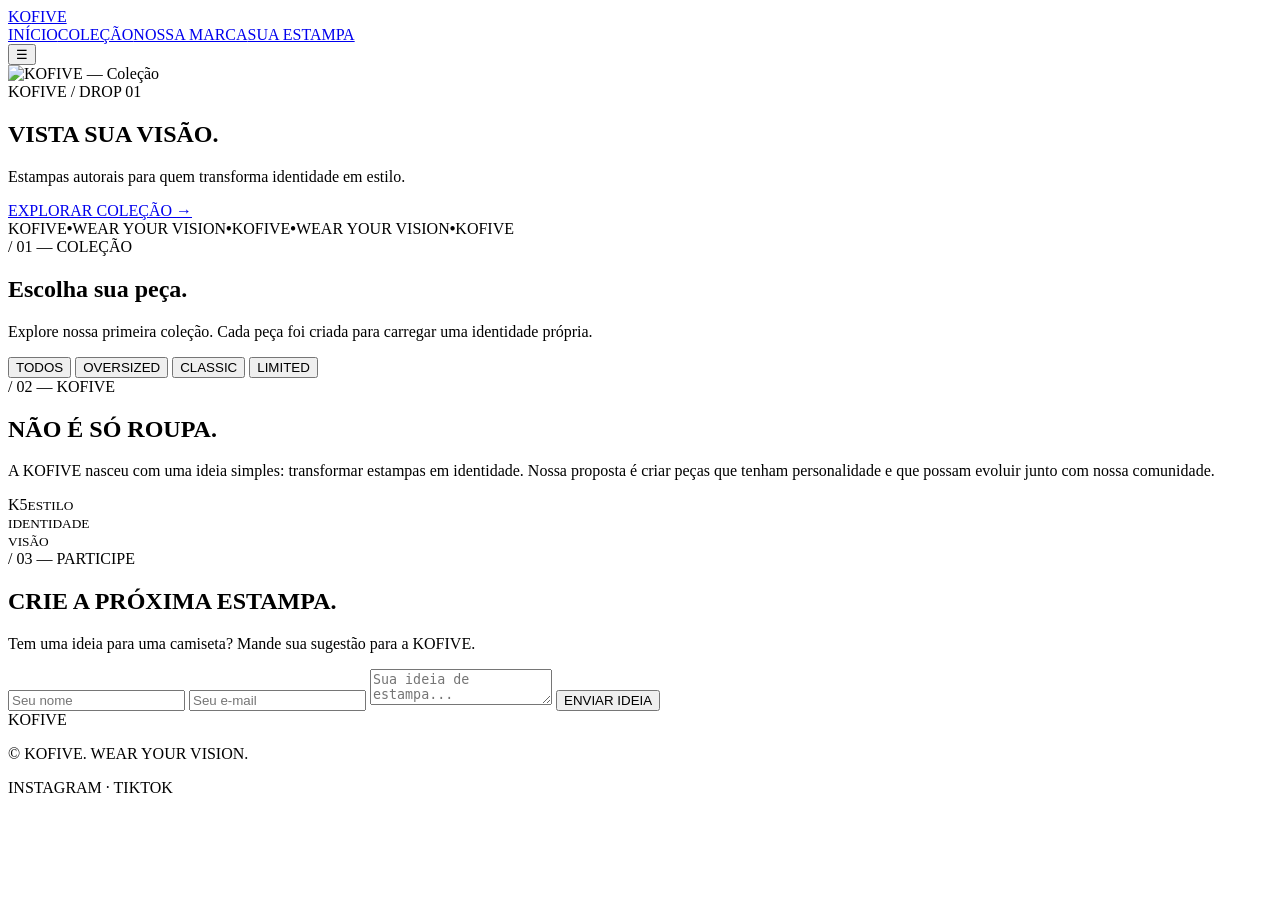
==== index.html @ 3170bbe7 "Create index.html" ====
<!DOCTYPE html>
<html lang="pt-BR">
<head>
  <meta charset="UTF-8">
  <meta name="viewport" content="width=device-width, initial-scale=1.0">
  <meta name="description" content="KOFIVE — Streetwear, identidade e estampas autorais.">
  <meta name="theme-color" content="#050608">
  <title>KOFIVE — Wear Your Vision</title>
  <link rel="preconnect" href="https://fonts.googleapis.com">
  <link rel="preconnect" href="https://fonts.gstatic.com" crossorigin>
  <link href="https://fonts.googleapis.com/css2?family=Inter:wght@400;500;600;700;800&family=Space+Grotesk:wght@500;600;700&display=swap" rel="stylesheet">
  <link rel="stylesheet" href="style.css">
</head>
<body>
<header class="header"><div class="container"><nav class="navbar glass">
  <a href="index.html" class="logo">KO<span>FIVE</span></a>
  <div class="nav-links" id="navLinks">
    <a href="#inicio" class="active">INÍCIO</a><a href="#colecao">COLEÇÃO</a><a href="#marca">NOSSA MARCA</a><a href="#ideia">SUA ESTAMPA</a>
  </div>
  <button class="menu-button" id="menuButton" type="button" aria-label="Abrir menu">☰</button>
</nav></div></header>
<main>
<section class="hero" id="inicio"><div class="container"><div class="hero-box glass">
  <img class="hero-image" src="https://imgur.com/DYJUBeb.png" alt="KOFIVE — Coleção">
  <div class="hero-overlay"></div><div class="hero-content">
    <span class="hero-label">KOFIVE / DROP 01</span><h1>VISTA SUA <span>VISÃO.</span></h1>
    <p>Estampas autorais para quem transforma identidade em estilo.</p>
    <a href="#colecao" class="button button-primary">EXPLORAR COLEÇÃO <span>→</span></a>
  </div><div class="hero-navigation"><span class="hero-dot active"></span><span class="hero-dot"></span><span class="hero-dot"></span></div>
</div></div></section>
<div class="marquee"><div class="marquee-track"><span>KOFIVE</span><b>•</b><span>WEAR YOUR VISION</span><b>•</b><span>KOFIVE</span><b>•</b><span>WEAR YOUR VISION</span><b>•</b><span>KOFIVE</span></div></div>
<section class="collection" id="colecao"><div class="container">
  <div class="section-header"><div><span class="section-tag">/ 01 — COLEÇÃO</span><h2>Escolha sua <span>peça.</span></h2></div><p>Explore nossa primeira coleção. Cada peça foi criada para carregar uma identidade própria.</p></div>
  <div class="filters">
    <button class="filter active" data-filter="Todos" type="button">TODOS</button>
    <button class="filter" data-filter="Oversized" type="button">OVERSIZED</button>
    <button class="filter" data-filter="Classic" type="button">CLASSIC</button>
    <button class="filter" data-filter="Limited" type="button">LIMITED</button>
  </div>
  <div class="products-grid" id="productsGrid"></div>
</div></section>
<section class="about" id="marca"><div class="container"><div class="about-grid glass"><div>
  <span class="section-tag">/ 02 — KOFIVE</span><h2>NÃO É SÓ <span>ROUPA.</span></h2>
  <p>A KOFIVE nasceu com uma ideia simples: transformar estampas em identidade. Nossa proposta é criar peças que tenham personalidade e que possam evoluir junto com nossa comunidade.</p>
</div><div class="about-number"><span>K5</span><small>ESTILO<br>IDENTIDADE<br>VISÃO</small></div></div></div></section>
<section class="idea" id="ideia"><div class="container"><div class="idea-box glass">
  <span class="section-tag">/ 03 — PARTICIPE</span><h2>CRIE A PRÓXIMA <span>ESTAMPA.</span></h2>
  <p>Tem uma ideia para uma camiseta? Mande sua sugestão para a KOFIVE.</p>
  <form id="ideaForm">
    <input type="text" id="ideaName" placeholder="Seu nome" required>
    <input type="email" id="ideaEmail" placeholder="Seu e-mail" required>
    <textarea id="ideaText" placeholder="Sua ideia de estampa..." required></textarea>
    <button class="button button-primary" type="submit">ENVIAR IDEIA</button>
  </form>
</div></div></section>
</main>
<footer><div class="container footer"><div class="logo">KO<span>FIVE</span></div><p>© <span id="year"></span> KOFIVE. WEAR YOUR VISION.</p><div>INSTAGRAM · TIKTOK</div></div></footer>
<div class="toast" id="toast"></div>
<script type="module" src="script.js"></script>
</body></html>
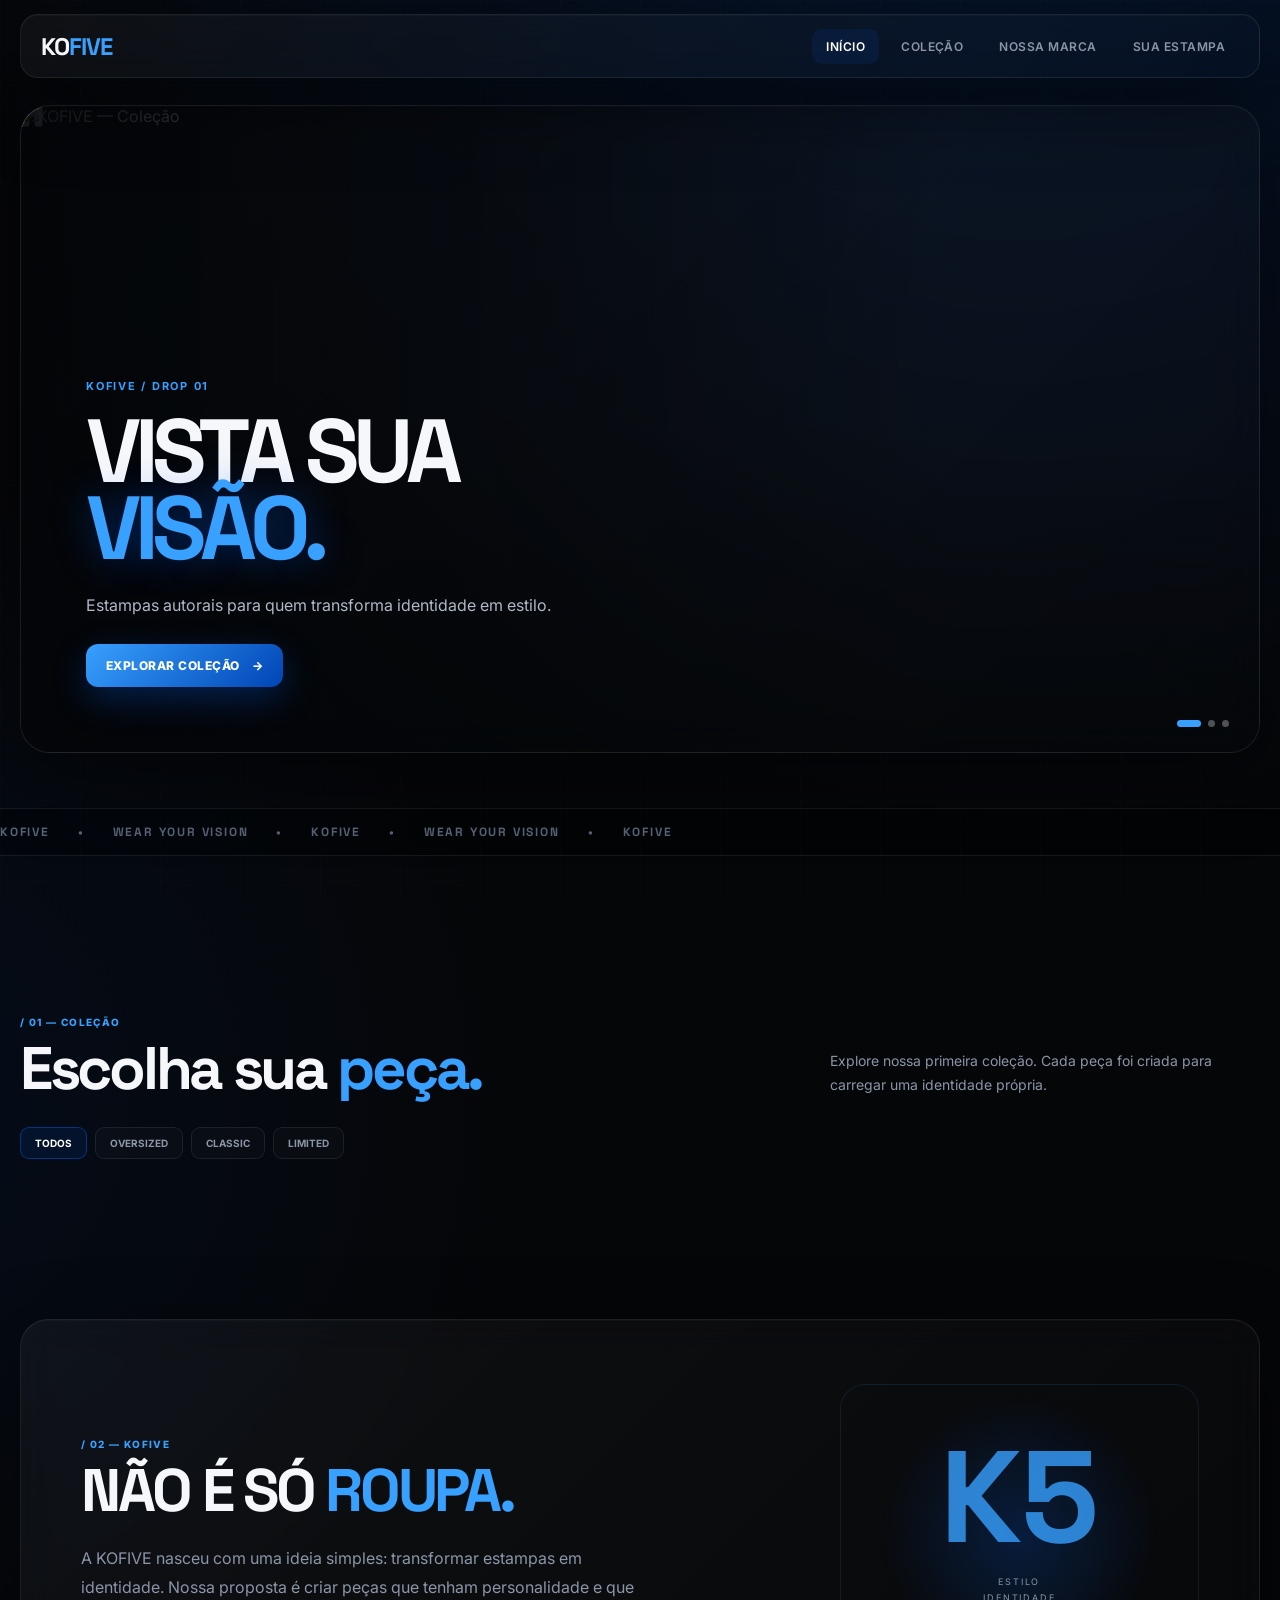
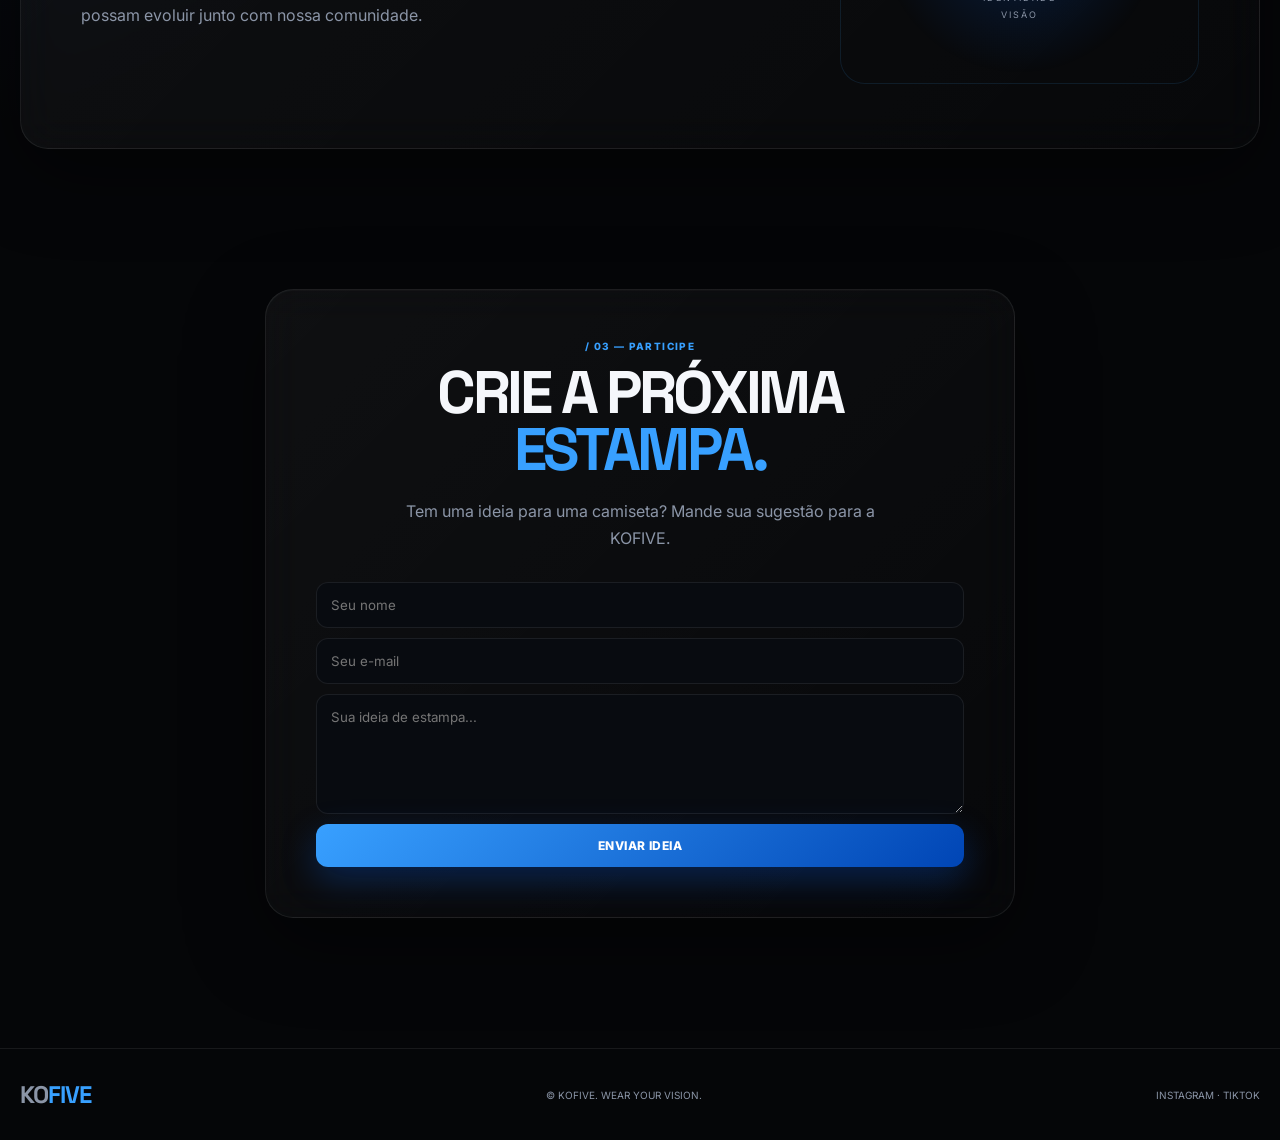
==== commit 965442ca: "Refactor hero section with IDs and navigation buttons Updated hero section with new IDs for elements" ====
--- a/index.html
+++ b/index.html
@@ -20,13 +20,15 @@
   <button class="menu-button" id="menuButton" type="button" aria-label="Abrir menu">☰</button>
 </nav></div></header>
 <main>
-<section class="hero" id="inicio"><div class="container"><div class="hero-box glass">
-  <img class="hero-image" src="https://imgur.com/DYJUBeb.png" alt="KOFIVE — Coleção">
-  <div class="hero-overlay"></div><div class="hero-content">
-    <span class="hero-label">KOFIVE / DROP 01</span><h1>VISTA SUA <span>VISÃO.</span></h1>
-    <p>Estampas autorais para quem transforma identidade em estilo.</p>
-    <a href="#colecao" class="button button-primary">EXPLORAR COLEÇÃO <span>→</span></a>
-  </div><div class="hero-navigation"><span class="hero-dot active"></span><span class="hero-dot"></span><span class="hero-dot"></span></div>
+<section class="hero" id="inicio"><div class="container"><div class="hero-box glass" id="heroCarousel">
+  <img class="hero-image" id="heroImage" src="https://imgur.com/DYJUBeb.png" alt="KOFIVE — Coleção">
+  <div class="hero-overlay"></div><div class="hero-content" id="heroContent">
+    <span class="hero-label" id="heroLabel">KOFIVE / DROP 01</span><h1 id="heroTitle">VISTA SUA <span>VISÃO.</span></h1>
+    <p id="heroSubtitle">Estampas autorais para quem transforma identidade em estilo.</p>
+    <a href="#colecao" class="button button-primary" id="heroButton">EXPLORAR COLEÇÃO <span>→</span></a>
+  </div><div class="hero-navigation" id="heroNavigation"><span class="hero-dot active"></span><span class="hero-dot"></span><span class="hero-dot"></span></div>
+  <button class="hero-arrow hero-prev" id="heroPrev" type="button" aria-label="Banner anterior">‹</button>
+  <button class="hero-arrow hero-next" id="heroNext" type="button" aria-label="Próximo banner">›</button>
 </div></div></section>
 <div class="marquee"><div class="marquee-track"><span>KOFIVE</span><b>•</b><span>WEAR YOUR VISION</span><b>•</b><span>KOFIVE</span><b>•</b><span>WEAR YOUR VISION</span><b>•</b><span>KOFIVE</span></div></div>
 <section class="collection" id="colecao"><div class="container">
--- a/style.css
+++ b/style.css
@@ -0,0 +1,1818 @@
+/* ==========================================
+   KOFIVE
+   STYLE.CSS
+========================================== */
+
+
+:root {
+
+    --black: #050608;
+    --black-2: #080b10;
+    --black-3: #0d1118;
+    --black-4: #111722;
+
+    --blue: #0066ff;
+    --blue-light: #38a0ff;
+    --blue-dark: #0045b5;
+
+    --white: #f5f7fb;
+    --gray: #8b95a7;
+    --gray-2: #606a7a;
+
+    --border:
+        rgba(255,255,255,.08);
+
+    --glass:
+        rgba(10,14,22,.72);
+
+    --max: 1240px;
+}
+
+
+/* ==========================================
+   RESET
+========================================== */
+
+* {
+    margin: 0;
+    padding: 0;
+    box-sizing: border-box;
+}
+
+
+html {
+    scroll-behavior: smooth;
+}
+
+
+body {
+
+    background:
+
+        radial-gradient(
+            circle at 80% -10%,
+            rgba(0,102,255,.16),
+            transparent 35%
+        ),
+
+        radial-gradient(
+            circle at -10% 40%,
+            rgba(0,72,180,.10),
+            transparent 30%
+        ),
+
+        var(--black);
+
+    color: var(--white);
+
+    font-family:
+        "Inter",
+        sans-serif;
+
+    overflow-x: hidden;
+}
+
+
+body::before {
+
+    content: "";
+
+    position: fixed;
+
+    inset: 0;
+
+    pointer-events: none;
+
+    background-image:
+
+        linear-gradient(
+            rgba(255,255,255,.012) 1px,
+            transparent 1px
+        ),
+
+        linear-gradient(
+            90deg,
+            rgba(255,255,255,.012) 1px,
+            transparent 1px
+        );
+
+    background-size: 80px 80px;
+
+    z-index: -1;
+}
+
+
+img {
+    max-width: 100%;
+}
+
+
+a {
+    color: inherit;
+    text-decoration: none;
+}
+
+
+button,
+input,
+textarea {
+    font-family: inherit;
+}
+
+
+.container {
+
+    width:
+        min(
+            calc(100% - 40px),
+            var(--max)
+        );
+
+    margin: auto;
+}
+
+
+/* ==========================================
+   GLASS
+========================================== */
+
+.glass {
+
+    background:
+        linear-gradient(
+            135deg,
+            rgba(255,255,255,.045),
+            rgba(255,255,255,.012)
+        );
+
+    border:
+        1px solid
+        var(--border);
+
+    box-shadow:
+
+        0 25px 80px
+        rgba(0,0,0,.45),
+
+        inset 0 1px
+        rgba(255,255,255,.025);
+
+    backdrop-filter:
+        blur(20px);
+
+    -webkit-backdrop-filter:
+        blur(20px);
+}
+
+
+/* ==========================================
+   HEADER
+========================================== */
+
+.header {
+
+    position: fixed;
+
+    top: 0;
+    left: 0;
+    right: 0;
+
+    z-index: 999;
+
+    padding: 14px 0;
+}
+
+
+.navbar {
+
+    height: 64px;
+
+    border-radius: 18px;
+
+    padding:
+        0 20px;
+
+    display: flex;
+
+    align-items: center;
+
+    justify-content: space-between;
+}
+
+
+.logo {
+
+    font-family:
+        "Space Grotesk",
+        sans-serif;
+
+    font-size: 24px;
+
+    font-weight: 700;
+
+    letter-spacing:
+        -.04em;
+}
+
+
+.logo span {
+    color: var(--blue-light);
+}
+
+
+.nav-links {
+
+    display: flex;
+
+    gap: 8px;
+}
+
+
+.nav-links a {
+
+    color:
+        var(--gray);
+
+    font-size: 12px;
+
+    font-weight: 600;
+
+    letter-spacing:
+        .04em;
+
+    padding:
+        10px 14px;
+
+    border-radius: 10px;
+
+    transition: .25s;
+}
+
+
+.nav-links a:hover,
+.nav-links a.active {
+
+    color: white;
+
+    background:
+        rgba(0,102,255,.09);
+}
+
+
+.menu-button {
+
+    display: none;
+
+    border: 0;
+
+    background: transparent;
+
+    color: white;
+
+    font-size: 23px;
+}
+
+
+/* ==========================================
+   HERO
+========================================== */
+
+.hero {
+
+    padding-top: 105px;
+
+    padding-bottom: 35px;
+}
+
+
+.hero-box {
+
+    position: relative;
+
+    height:
+        min(650px, 72vh);
+
+    min-height: 520px;
+
+    overflow: hidden;
+
+    border-radius: 30px;
+}
+
+
+.hero-image {
+
+    position: absolute;
+
+    inset: 0;
+
+    width: 100%;
+    height: 100%;
+
+    object-fit: cover;
+
+    object-position: center;
+
+    opacity: .85;
+
+    transition:
+        transform 1s ease;
+}
+
+
+.hero-box:hover
+.hero-image {
+
+    transform:
+        scale(1.025);
+}
+
+
+.hero-overlay {
+
+    position: absolute;
+
+    inset: 0;
+
+    background:
+
+        linear-gradient(
+            90deg,
+            rgba(3,5,8,.92) 0%,
+            rgba(3,5,8,.62) 35%,
+            rgba(3,5,8,.08) 75%
+        ),
+
+        linear-gradient(
+            0deg,
+            rgba(3,5,8,.55),
+            transparent 50%
+        );
+}
+
+
+.hero-content {
+
+    position: absolute;
+
+    left: 65px;
+
+    bottom: 65px;
+
+    max-width: 600px;
+}
+
+
+.hero-label {
+
+    display: inline-block;
+
+    margin-bottom: 20px;
+
+    color:
+        var(--blue-light);
+
+    font-size: 11px;
+
+    font-weight: 700;
+
+    letter-spacing:
+        .16em;
+}
+
+
+.hero h1 {
+
+    font-family:
+        "Space Grotesk";
+
+    font-size:
+        clamp(55px, 7vw, 92px);
+
+    line-height:
+        .86;
+
+    letter-spacing:
+        -.07em;
+}
+
+
+.hero h1 span {
+
+    display: block;
+
+    color:
+        var(--blue-light);
+
+    text-shadow:
+        0 0 40px
+        rgba(0,102,255,.4);
+}
+
+
+.hero p {
+
+    margin:
+        25px 0;
+
+    max-width: 470px;
+
+    color:
+        #b0b8c6;
+
+    line-height:
+        1.7;
+}
+
+
+.button {
+
+    display: inline-flex;
+
+    align-items: center;
+
+    justify-content: center;
+
+    gap: 12px;
+
+    border: 0;
+
+    padding:
+        14px 20px;
+
+    border-radius: 12px;
+
+    font-size: 12px;
+
+    font-weight: 800;
+
+    letter-spacing:
+        .04em;
+
+    transition: .25s;
+}
+
+
+.button-primary {
+
+    color: white;
+
+    background:
+        linear-gradient(
+            135deg,
+            var(--blue-light),
+            var(--blue-dark)
+        );
+
+    box-shadow:
+        0 12px 35px
+        rgba(0,102,255,.28);
+}
+
+
+.button-primary:hover {
+
+    transform:
+        translateY(-3px);
+
+    box-shadow:
+        0 17px 45px
+        rgba(0,102,255,.4);
+}
+
+
+.hero-navigation {
+
+    position: absolute;
+
+    bottom: 25px;
+
+    right: 30px;
+
+    display: flex;
+
+    gap: 7px;
+}
+
+
+.hero-dot {
+
+    width: 7px;
+    height: 7px;
+
+    border-radius: 50%;
+
+    background:
+        rgba(255,255,255,.3);
+}
+
+
+.hero-dot.active {
+
+    width: 24px;
+
+    border-radius: 10px;
+
+    background:
+        var(--blue-light);
+}
+
+
+/* ==========================================
+   MARQUEE
+========================================== */
+
+.marquee {
+
+    overflow: hidden;
+
+    border-top:
+        1px solid var(--border);
+
+    border-bottom:
+        1px solid var(--border);
+
+    background:
+        rgba(0,0,0,.25);
+
+    padding:
+        15px 0;
+
+    margin:
+        20px 0 90px;
+}
+
+
+.marquee-track {
+
+    width: max-content;
+
+    display: flex;
+
+    gap: 28px;
+
+    color:
+        #596477;
+
+    font-family:
+        "Space Grotesk";
+
+    font-size: 12px;
+
+    font-weight: 700;
+
+    letter-spacing:
+        .15em;
+}
+
+
+/* ==========================================
+   SECTION
+========================================== */
+
+.collection,
+.about,
+.idea {
+
+    padding:
+        70px 0;
+}
+
+
+.section-header {
+
+    display: flex;
+
+    align-items: end;
+
+    justify-content: space-between;
+
+    gap: 30px;
+
+    margin-bottom: 30px;
+}
+
+
+.section-tag {
+
+    display: block;
+
+    margin-bottom: 12px;
+
+    color:
+        var(--blue-light);
+
+    font-size: 10px;
+
+    font-weight: 800;
+
+    letter-spacing:
+        .14em;
+}
+
+
+.section-header h2,
+.about h2,
+.idea h2 {
+
+    font-family:
+        "Space Grotesk";
+
+    font-size:
+        clamp(38px,5vw,60px);
+
+    line-height:
+        .95;
+
+    letter-spacing:
+        -.055em;
+}
+
+
+.section-header h2 span,
+.about h2 span,
+.idea h2 span {
+
+    color:
+        var(--blue-light);
+}
+
+
+.section-header p {
+
+    max-width: 430px;
+
+    color:
+        var(--gray);
+
+    font-size: 14px;
+
+    line-height:
+        1.7;
+}
+
+
+/* ==========================================
+   FILTROS
+========================================== */
+
+.filters {
+
+    display: flex;
+
+    gap: 8px;
+
+    margin-bottom: 20px;
+}
+
+
+.filter {
+
+    padding:
+        9px 14px;
+
+    border-radius: 9px;
+
+    border:
+        1px solid var(--border);
+
+    background:
+        rgba(255,255,255,.02);
+
+    color:
+        var(--gray);
+
+    font-size: 10px;
+
+    font-weight: 700;
+
+    transition: .2s;
+}
+
+
+.filter:hover,
+.filter.active {
+
+    color: white;
+
+    border-color:
+        rgba(0,102,255,.4);
+
+    background:
+        rgba(0,102,255,.10);
+}
+
+
+/* ==========================================
+   PRODUTOS
+========================================== */
+
+.products-grid {
+
+    display: grid;
+
+    grid-template-columns:
+        repeat(4, 1fr);
+
+    gap: 18px;
+}
+
+
+/* CARD */
+
+.product-card {
+
+    position: relative;
+
+    overflow: hidden;
+
+    border-radius: 22px;
+
+    background:
+        linear-gradient(
+            145deg,
+            #10151e,
+            #080b10
+        );
+
+    border:
+        1px solid
+        rgba(255,255,255,.07);
+
+    transition:
+        transform .35s ease,
+        border-color .35s ease,
+        box-shadow .35s ease;
+
+    cursor: pointer;
+}
+
+
+.product-card:hover {
+
+    transform:
+        translateY(-6px);
+
+    border-color:
+        rgba(56,160,255,.35);
+
+    box-shadow:
+        0 20px 50px
+        rgba(0,0,0,.4),
+
+        0 0 25px
+        rgba(0,102,255,.07);
+}
+
+
+/* ==========================================
+   PRODUTO — IMAGENS
+========================================== */
+
+.product-images {
+
+    position: relative;
+
+    aspect-ratio:
+        1 / 1.15;
+
+    overflow: hidden;
+
+    margin: 7px;
+
+    border-radius: 17px;
+
+    background:
+        #0a0d13;
+}
+
+
+.product-images img {
+
+    position: absolute;
+
+    inset: 0;
+
+    width: 100%;
+    height: 100%;
+
+    object-fit: cover;
+
+    transition:
+        opacity .5s ease,
+        transform .7s ease;
+}
+
+
+.product-front {
+
+    opacity: 1;
+}
+
+
+.product-back {
+
+    opacity: 0;
+}
+
+
+.product-card:hover
+.product-front {
+
+    opacity: 0;
+}
+
+
+.product-card:hover
+.product-back {
+
+    opacity: 1;
+}
+
+
+.product-card:hover
+.product-images img {
+
+    transform:
+        scale(1.035);
+}
+
+
+/* INDICADOR */
+
+.image-indicator {
+
+    position: absolute;
+
+    bottom: 10px;
+
+    left: 50%;
+
+    transform:
+        translateX(-50%);
+
+    display: flex;
+
+    gap: 5px;
+
+    padding: 5px 7px;
+
+    border-radius: 20px;
+
+    background:
+        rgba(0,0,0,.55);
+
+    backdrop-filter:
+        blur(10px);
+}
+
+
+.image-indicator span {
+
+    width: 5px;
+    height: 5px;
+
+    border-radius: 50%;
+
+    background:
+        rgba(255,255,255,.35);
+}
+
+
+.image-indicator span:first-child {
+
+    background:
+        var(--blue-light);
+}
+
+
+/* ==========================================
+   PRODUTO INFO
+========================================== */
+
+.product-info {
+
+    padding:
+        10px 14px 15px;
+}
+
+
+.product-name {
+
+    font-size: 13px;
+
+    font-weight: 600;
+
+    margin-bottom: 8px;
+}
+
+
+.product-bottom {
+
+    display: flex;
+
+    align-items: center;
+
+    justify-content: space-between;
+}
+
+
+.product-category {
+
+    color:
+        var(--gray);
+
+    font-size: 10px;
+}
+
+
+.product-price {
+
+    color: white;
+
+    font-size: 14px;
+
+    font-weight: 800;
+}
+
+
+.product-action {
+
+    width: 100%;
+
+    margin-top: 12px;
+
+    padding: 10px;
+
+    border-radius: 9px;
+
+    border:
+        1px solid
+        rgba(56,160,255,.18);
+
+    background:
+        rgba(0,102,255,.07);
+
+    color:
+        var(--blue-light);
+
+    font-size: 10px;
+
+    font-weight: 800;
+
+    transition: .2s;
+}
+
+
+.product-action:hover {
+
+    background:
+        var(--blue);
+
+    color: white;
+}
+
+
+/* ==========================================
+   ABOUT
+========================================== */
+
+.about-grid {
+
+    min-height: 430px;
+
+    display: grid;
+
+    grid-template-columns:
+        1fr .5fr;
+
+    align-items: center;
+
+    gap: 40px;
+
+    padding: 60px;
+
+    border-radius: 28px;
+
+    overflow: hidden;
+}
+
+
+.about p {
+
+    max-width: 570px;
+
+    margin-top: 25px;
+
+    color:
+        var(--gray);
+
+    line-height:
+        1.8;
+}
+
+
+.about-number {
+
+    height: 300px;
+
+    display: flex;
+
+    align-items: center;
+
+    justify-content: center;
+
+    flex-direction: column;
+
+    border-radius: 25px;
+
+    background:
+
+        radial-gradient(
+            circle,
+            rgba(0,102,255,.2),
+            transparent 60%
+        );
+
+    border:
+        1px solid
+        rgba(56,160,255,.12);
+}
+
+
+.about-number span {
+
+    font-family:
+        "Space Grotesk";
+
+    font-size:
+        130px;
+
+    font-weight:
+        700;
+
+    line-height: .8;
+
+    color:
+        rgba(56,160,255,.8);
+}
+
+
+.about-number small {
+
+    margin-top: 25px;
+
+    text-align: center;
+
+    color:
+        var(--gray);
+
+    font-size: 9px;
+
+    line-height: 1.8;
+
+    letter-spacing:
+        .2em;
+}
+
+
+/* ==========================================
+   IDEA
+========================================== */
+
+.idea-box {
+
+    max-width: 750px;
+
+    margin: auto;
+
+    padding: 50px;
+
+    border-radius: 28px;
+
+    text-align: center;
+}
+
+
+.idea-box p {
+
+    margin:
+        20px auto 30px;
+
+    max-width: 500px;
+
+    color:
+        var(--gray);
+
+    line-height: 1.7;
+}
+
+
+#ideaForm {
+
+    display: grid;
+
+    gap: 10px;
+
+    text-align: left;
+}
+
+
+#ideaForm input,
+#ideaForm textarea {
+
+    width: 100%;
+
+    border:
+        1px solid var(--border);
+
+    border-radius: 12px;
+
+    background:
+        #080b10;
+
+    color: white;
+
+    padding:
+        14px;
+
+    outline: none;
+}
+
+
+#ideaForm textarea {
+
+    min-height: 120px;
+
+    resize: vertical;
+}
+
+
+#ideaForm input:focus,
+#ideaForm textarea:focus {
+
+    border-color:
+        rgba(56,160,255,.45);
+
+    box-shadow:
+        0 0 0 3px
+        rgba(0,102,255,.07);
+}
+
+
+/* ==========================================
+   FOOTER
+========================================== */
+
+footer {
+
+    margin-top: 60px;
+
+    border-top:
+        1px solid var(--border);
+
+    padding:
+        30px 0;
+
+    color:
+        var(--gray);
+
+    font-size: 10px;
+}
+
+
+.footer {
+
+    display: flex;
+
+    align-items: center;
+
+    justify-content: space-between;
+
+    gap: 20px;
+}
+
+
+/* ==========================================
+   PRODUTO — PÁGINA
+========================================== */
+
+.product-page {
+
+    padding-top: 120px;
+
+    padding-bottom: 80px;
+}
+
+
+.back-button {
+
+    color:
+        var(--gray);
+
+    font-size: 11px;
+
+    font-weight: 700;
+}
+
+
+.product-detail {
+
+    display: grid;
+
+    grid-template-columns:
+        1fr 1fr;
+
+    gap: 50px;
+
+    align-items: start;
+}
+
+
+.detail-gallery {
+
+    display: grid;
+
+    grid-template-columns:
+        80px 1fr;
+
+    gap: 12px;
+}
+
+
+.detail-thumbnails {
+
+    display: flex;
+
+    flex-direction: column;
+
+    gap: 10px;
+}
+
+
+.detail-thumb {
+
+    height: 85px;
+
+    border-radius: 12px;
+
+    overflow: hidden;
+
+    border:
+        1px solid var(--border);
+
+    cursor: pointer;
+}
+
+
+.detail-thumb img {
+
+    width: 100%;
+    height: 100%;
+
+    object-fit: cover;
+}
+
+
+.detail-main-image {
+
+    aspect-ratio:
+        1 / 1.15;
+
+    overflow: hidden;
+
+    border-radius: 24px;
+
+    background:
+        #090d14;
+
+    border:
+        1px solid var(--border);
+}
+
+
+.detail-main-image img {
+
+    width: 100%;
+    height: 100%;
+
+    object-fit: cover;
+}
+
+
+.detail-info {
+
+    padding-top: 10px;
+}
+
+
+.detail-category {
+
+    color:
+        var(--blue-light);
+
+    font-size: 10px;
+
+    font-weight: 800;
+
+    letter-spacing: .15em;
+}
+
+
+.detail-info h1 {
+
+    margin-top: 12px;
+
+    font-family:
+        "Space Grotesk";
+
+    font-size:
+        clamp(38px,5vw,60px);
+
+    letter-spacing:
+        -.05em;
+}
+
+
+.detail-price {
+
+    margin-top: 15px;
+
+    font-size: 22px;
+
+    font-weight: 800;
+}
+
+
+.detail-description {
+
+    margin-top: 20px;
+
+    color:
+        var(--gray);
+
+    line-height: 1.7;
+}
+
+
+.size-title {
+
+    margin-top: 30px;
+
+    margin-bottom: 10px;
+
+    font-size: 11px;
+
+    font-weight: 800;
+}
+
+
+.sizes {
+
+    display: flex;
+
+    gap: 8px;
+}
+
+
+.size {
+
+    width: 48px;
+    height: 42px;
+
+    border-radius: 10px;
+
+    border:
+        1px solid var(--border);
+
+    background:
+        #080b10;
+
+    color:
+        var(--gray);
+
+    font-weight: 700;
+}
+
+
+.size.active,
+.size:hover {
+
+    color: white;
+
+    border-color:
+        var(--blue);
+
+    background:
+        rgba(0,102,255,.12);
+}
+
+
+.address-box {
+
+    margin-top: 30px;
+
+    padding-top: 25px;
+
+    border-top:
+        1px solid var(--border);
+}
+
+
+.address-box h3 {
+
+    font-size: 14px;
+
+    margin-bottom: 15px;
+}
+
+
+.address-grid {
+
+    display: grid;
+
+    grid-template-columns:
+        1fr 1fr;
+
+    gap: 10px;
+}
+
+
+.address-grid input {
+
+    width: 100%;
+
+    padding: 13px;
+
+    border-radius: 10px;
+
+    border:
+        1px solid var(--border);
+
+    background:
+        #080b10;
+
+    color: white;
+
+    outline: none;
+}
+
+
+.address-grid .full {
+
+    grid-column:
+        1 / -1;
+}
+
+
+.buy-button {
+
+    width: 100%;
+
+    margin-top: 20px;
+}
+
+
+/* ==========================================
+   TOAST
+========================================== */
+
+.toast {
+
+    position: fixed;
+
+    right: 20px;
+
+    bottom: 20px;
+
+    z-index: 2000;
+
+    padding: 14px 18px;
+
+    border-radius: 12px;
+
+    background:
+        #0d1522;
+
+    border:
+        1px solid
+        rgba(56,160,255,.25);
+
+    box-shadow:
+        0 20px 50px
+        rgba(0,0,0,.5);
+
+    color: white;
+
+    font-size: 12px;
+
+    transform:
+        translateY(100px);
+
+    opacity: 0;
+
+    transition: .3s;
+}
+
+
+.toast.show {
+
+    transform:
+        translateY(0);
+
+    opacity: 1;
+}
+
+
+/* ==========================================
+   RESPONSIVO
+========================================== */
+
+@media (max-width: 1000px) {
+
+    .products-grid {
+
+        grid-template-columns:
+            repeat(3,1fr);
+    }
+
+
+    .hero-content {
+
+        left: 45px;
+    }
+
+}
+
+
+@media (max-width: 800px) {
+
+    .container {
+
+        width:
+            calc(100% - 28px);
+    }
+
+
+    .nav-links {
+
+        display: none;
+
+        position: absolute;
+
+        top: 72px;
+
+        left: 0;
+
+        right: 0;
+
+        padding: 12px;
+
+        flex-direction: column;
+
+        border-radius: 16px;
+
+        background:
+            rgba(6,9,14,.96);
+
+        border:
+            1px solid var(--border);
+    }
+
+
+    .nav-links.open {
+
+        display: flex;
+    }
+
+
+    .menu-button {
+
+        display: block;
+    }
+
+
+    .hero-box {
+
+        min-height: 550px;
+    }
+
+
+    .hero-content {
+
+        left: 30px;
+
+        right: 25px;
+
+        bottom: 35px;
+    }
+
+
+    .products-grid {
+
+        grid-template-columns:
+            repeat(2,1fr);
+    }
+
+
+    .section-header {
+
+        flex-direction: column;
+
+        align-items: flex-start;
+    }
+
+
+    .about-grid {
+
+        grid-template-columns: 1fr;
+
+        padding: 35px 25px;
+    }
+
+
+    .product-detail {
+
+        grid-template-columns: 1fr;
+    }
+
+}
+
+
+@media (max-width: 520px) {
+
+    .hero {
+
+        padding-top: 90px;
+    }
+
+
+    .hero-box {
+
+        min-height: 580px;
+
+        border-radius: 20px;
+    }
+
+
+    .hero-content {
+
+        left: 22px;
+
+        bottom: 30px;
+    }
+
+
+    .hero h1 {
+
+        font-size: 52px;
+    }
+
+
+    .hero-image {
+
+        object-position:
+            60% center;
+    }
+
+
+    .products-grid {
+
+        grid-template-columns:
+            repeat(2,1fr);
+
+        gap: 10px;
+    }
+
+
+    .product-info {
+
+        padding:
+            9px 10px 12px;
+    }
+
+
+    .product-name {
+
+        font-size: 11px;
+    }
+
+
+    .product-price {
+
+        font-size: 12px;
+    }
+
+
+    .product-action {
+
+        font-size: 9px;
+    }
+
+
+    .idea-box {
+
+        padding: 30px 20px;
+    }
+
+
+    .footer {
+
+        flex-direction: column;
+
+        align-items: flex-start;
+    }
+
+
+    .detail-gallery {
+
+        grid-template-columns: 1fr;
+    }
+
+
+    .detail-thumbnails {
+
+        order: 2;
+
+        flex-direction: row;
+    }
+
+
+    .detail-thumb {
+
+        width: 70px;
+    }
+
+
+    .address-grid {
+
+        grid-template-columns: 1fr;
+    }
+
+
+    .address-grid .full {
+
+        grid-column: auto;
+    }
+
+}
+
+
+/* ==========================================
+   KOFIVE — ADMIN
+========================================== */
+.admin-body { min-height: 100vh; }
+.admin-main { padding-top: 125px; padding-bottom: 80px; }
+.admin-login { width: min(100%, 480px); margin: 35px auto; padding: 38px; border-radius: 24px; }
+.admin-login h1, .admin-heading h1 { font-family: "Space Grotesk"; font-size: clamp(34px, 5vw, 54px); letter-spacing: -.055em; line-height: 1; }
+.admin-login h1 span, .admin-heading h1 span { color: var(--blue-light); }
+.admin-login > p, .admin-heading p { color: var(--gray); margin-top: 14px; line-height: 1.6; }
+.admin-form { display: grid; gap: 10px; margin-top: 25px; }
+.admin-form label { color: var(--gray); font-size: 10px; font-weight: 800; letter-spacing: .12em; margin-top: 7px; }
+.admin-form input, .admin-form textarea, .admin-form select {
+  width: 100%; padding: 13px 14px; border: 1px solid var(--border); border-radius: 11px;
+  background: #080b10; color: white; outline: none; font: inherit;
+}
+.admin-form select option { background: #080b10; }
+.admin-form input:focus, .admin-form textarea:focus, .admin-form select:focus { border-color: var(--blue-light); }
+.admin-form textarea { resize: vertical; min-height: 100px; }
+.admin-form .button { width: 100%; cursor: pointer; margin-top: 10px; }
+.admin-status { min-height: 20px; margin-top: 15px; color: var(--blue-light); font-size: 12px; line-height: 1.5; }
+.admin-status.error { color: #ff8585; }
+.admin-heading { display: flex; align-items: center; justify-content: space-between; gap: 20px; margin-bottom: 28px; }
+.admin-heading p strong { color: white; }
+.admin-layout { display: grid; grid-template-columns: minmax(280px, .9fr) minmax(0, 1.1fr); gap: 20px; align-items: start; }
+.admin-editor, .admin-inventory { padding: 25px; border-radius: 22px; min-width: 0; }
+.admin-editor h2, .admin-inventory h2 { font: 700 15px "Space Grotesk"; letter-spacing: .04em; }
+.admin-fields-two { display: grid; grid-template-columns: 1fr 1fr; gap: 10px; }
+.admin-fields-two > div { min-width: 0; display: grid; gap: 10px; }
+.admin-hint, .admin-muted { color: var(--gray); font-size: 11px; line-height: 1.6; }
+.admin-secondary, .admin-danger { border: 1px solid var(--border); border-radius: 9px; padding: 10px 12px; color: var(--white); background: rgba(255,255,255,.04); font-size: 10px; font-weight: 800; cursor: pointer; }
+.admin-secondary:hover { border-color: var(--blue-light); color: var(--blue-light); }
+.admin-danger { color: #ff9292; }
+.admin-danger:hover { border-color: #ff6b6b; }
+.admin-inventory-heading { display: flex; align-items: center; justify-content: space-between; gap: 10px; margin-bottom: 18px; }
+.admin-products { display: grid; gap: 10px; }
+.admin-product { display: flex; align-items: center; gap: 12px; padding: 10px; border: 1px solid var(--border); border-radius: 13px; background: rgba(0,0,0,.2); }
+.admin-product-thumb { width: 58px; height: 68px; flex: 0 0 58px; overflow: hidden; display: grid; place-items: center; border-radius: 8px; background: #0b111b; color: var(--blue-light); font: 700 20px "Space Grotesk"; }
+.admin-product-thumb img { width: 100%; height: 100%; object-fit: cover; }
+.admin-product-info { min-width: 0; flex: 1; display: grid; gap: 6px; }
+.admin-product-info strong { font-size: 12px; overflow-wrap: anywhere; }
+.admin-product-info small { color: var(--gray); font-size: 10px; }
+.admin-product-actions { display: flex; flex-wrap: wrap; gap: 6px; }
+.admin-product-actions button { padding: 8px; font-size: 9px; }
+.product-image-placeholder { width: 100%; height: 100%; min-height: 180px; display: grid; place-items: center; color: var(--blue-light); background: radial-gradient(circle, rgba(0,102,255,.2), #080b10 65%); font: 700 28px "Space Grotesk"; }
+.store-message { grid-column: 1 / -1; color: var(--gray); padding: 25px; text-align: center; }
+.product-not-found { padding: 50px; border-radius: 25px; text-align: center; }
+.detail-thumb { padding: 0; background: transparent; }
+.detail-main-image img { transition: opacity .18s ease; }
+[hidden] { display: none !important; }
+@media (max-width: 900px) { .admin-layout { grid-template-columns: 1fr; } }
+@media (max-width: 520px) {
+  .admin-main { padding-top: 105px; }
+  .admin-login, .admin-editor, .admin-inventory { padding: 22px 17px; }
+  .admin-heading { align-items: flex-start; }
+  .admin-fields-two { grid-template-columns: 1fr; }
+  .admin-product { align-items: flex-start; flex-wrap: wrap; }
+  .admin-product-actions { width: 100%; padding-left: 70px; }
+}
